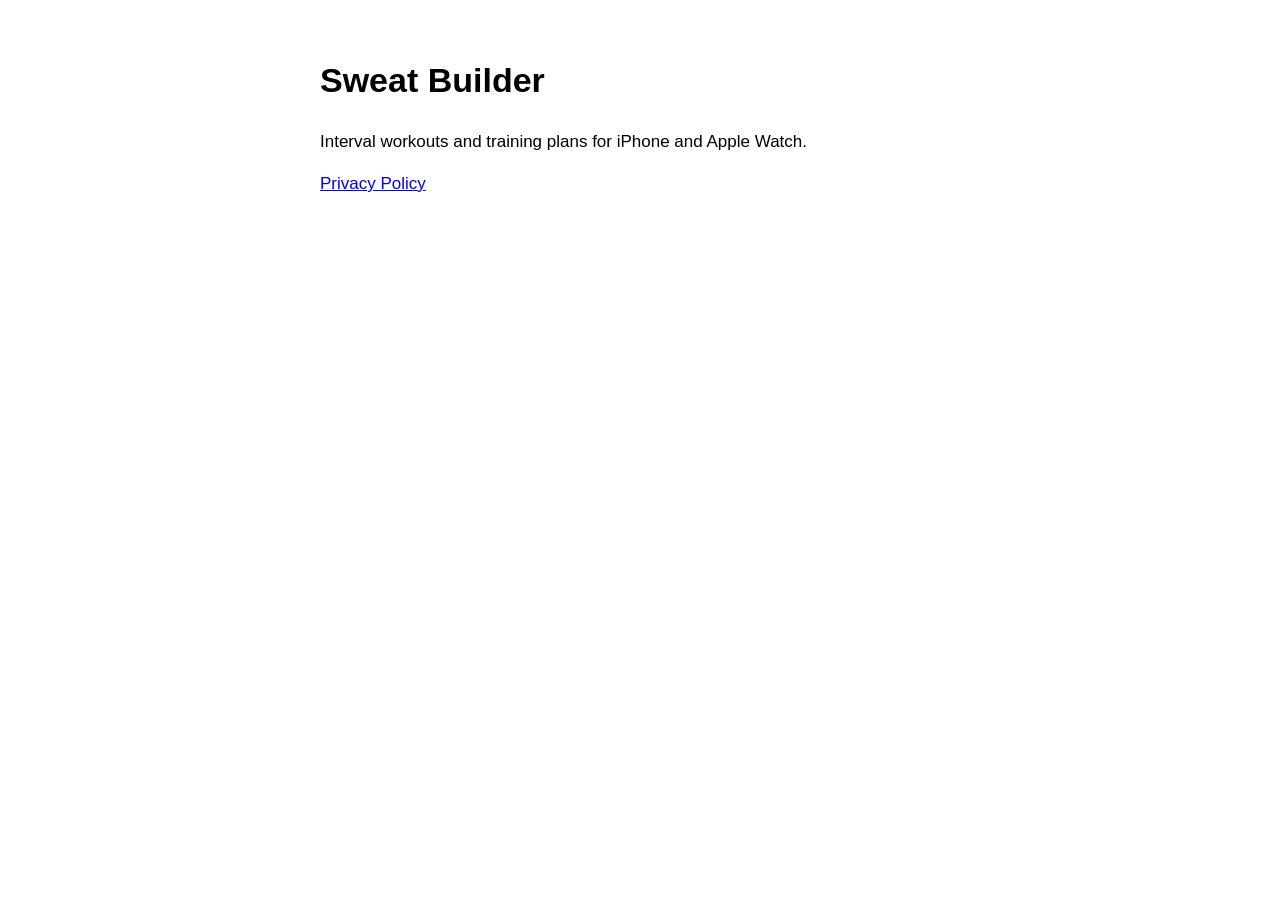
==== index.html @ 0f9fd151 "feat: add the privacy policy and a home page" ====
<!doctype html>
<html lang="en">
<head>
<meta charset="utf-8">
<meta name="viewport" content="width=device-width, initial-scale=1">
<title>Sweat Builder</title>
<style>
  :root { color-scheme: light dark; }
  body { font: 17px/1.5 -apple-system, BlinkMacSystemFont, "Helvetica Neue", sans-serif; max-width: 40rem;
         margin: 0 auto; padding: 2rem 1rem; }
</style>
</head>
<body>
<h1>Sweat Builder</h1>
<p>Interval workouts and training plans for iPhone and Apple Watch.</p>
<p><a href="privacy">Privacy Policy</a></p>
</body>
</html>
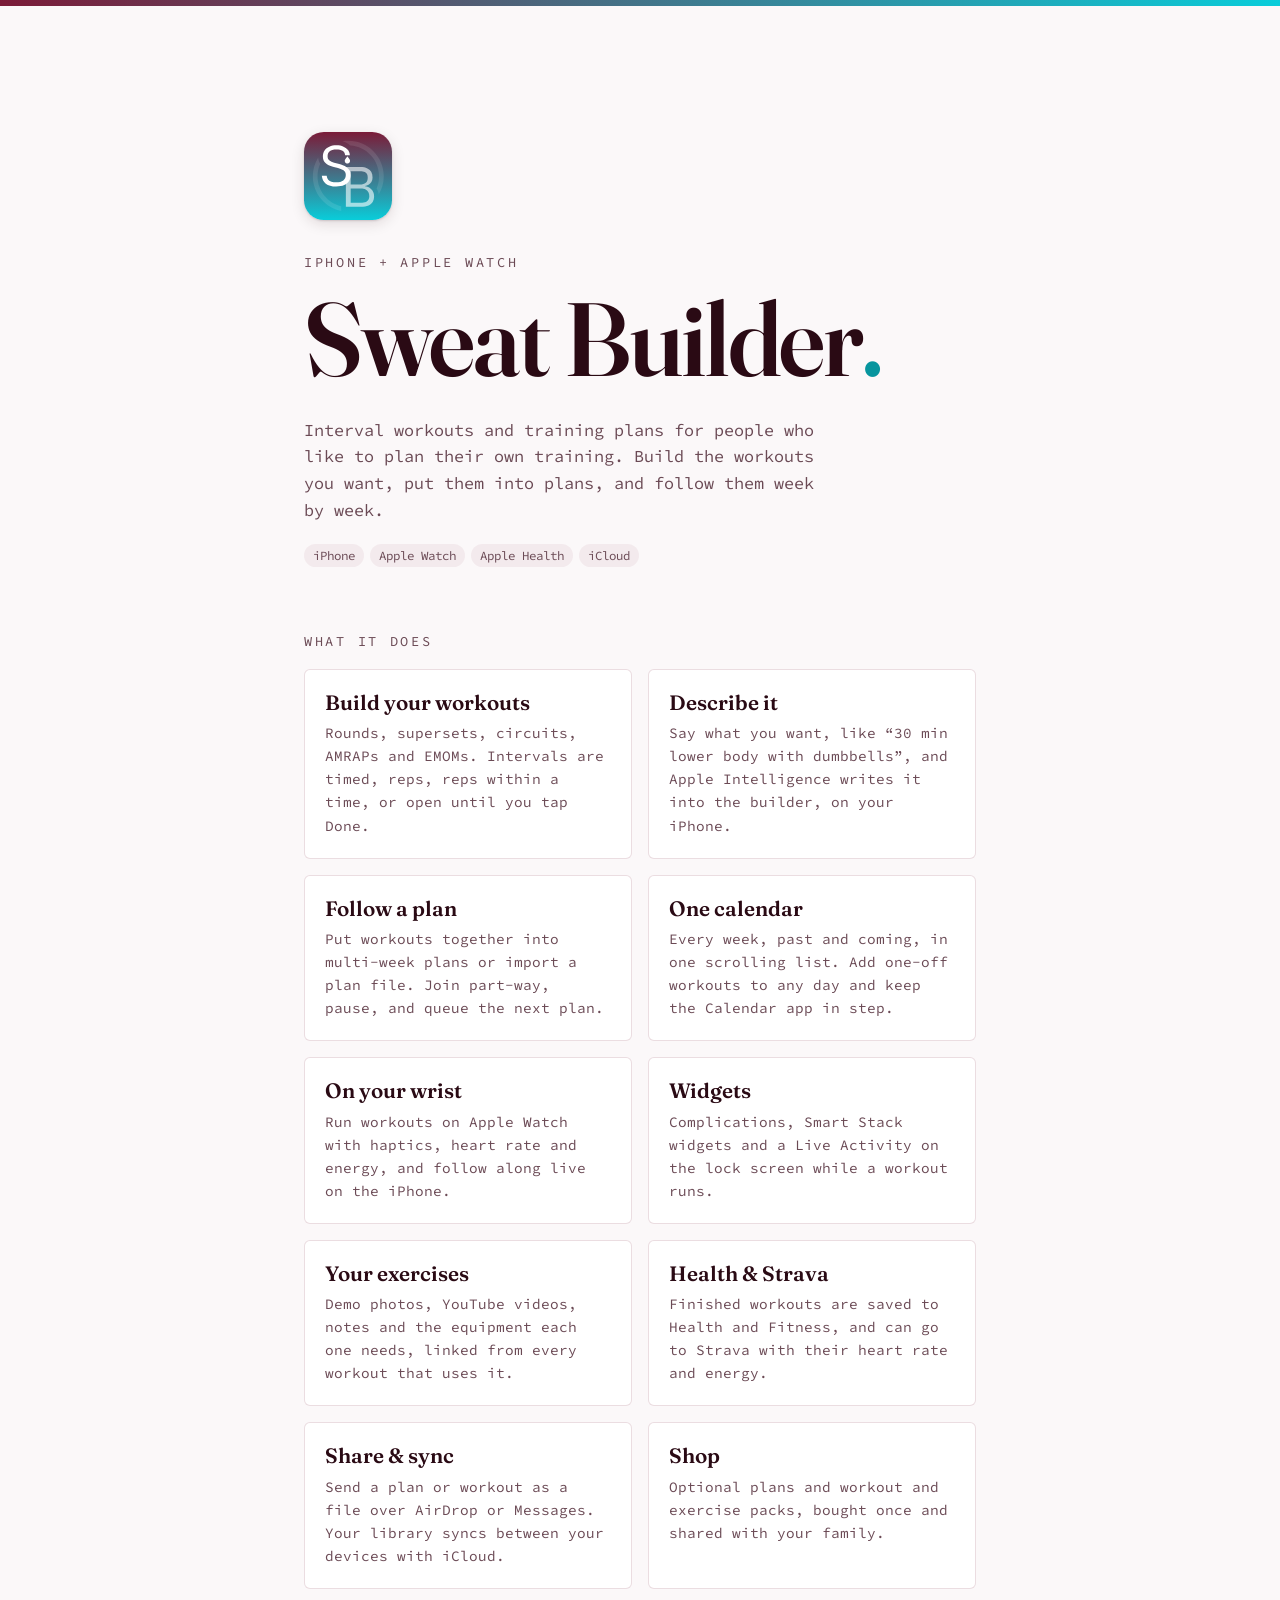
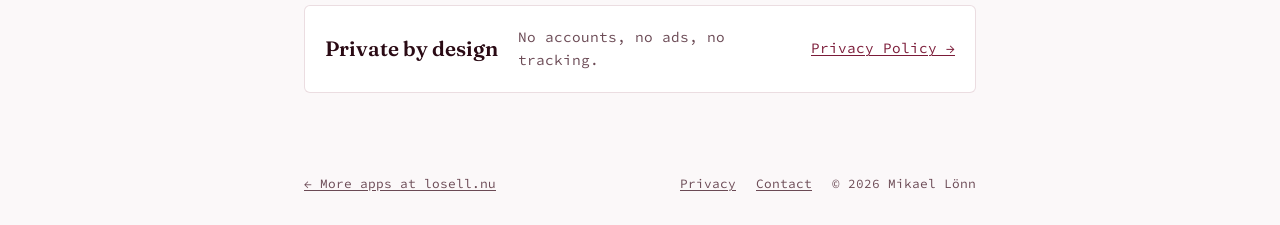
==== commit 0a074410: "feat: restyle site like losell.nu/apps and serve it from sweatbuilder.losell.nu Match the losell.nu/" ====
--- a/index.html
+++ b/index.html
@@ -1,18 +1,91 @@
 <!doctype html>
 <html lang="en">
 <head>
-<meta charset="utf-8">
-<meta name="viewport" content="width=device-width, initial-scale=1">
-<title>Sweat Builder</title>
-<style>
-  :root { color-scheme: light dark; }
-  body { font: 17px/1.5 -apple-system, BlinkMacSystemFont, "Helvetica Neue", sans-serif; max-width: 40rem;
-         margin: 0 auto; padding: 2rem 1rem; }
-</style>
+  <meta charset="utf-8" />
+  <meta name="viewport" content="width=device-width, initial-scale=1" />
+  <title>Sweat Builder</title>
+  <meta name="description" content="Build your own interval workouts and training plans, and run them on iPhone and Apple Watch." />
+  <link rel="icon" href="/icon.svg" type="image/svg+xml" />
+  <link rel="preconnect" href="https://fonts.googleapis.com" />
+  <link rel="preconnect" href="https://fonts.gstatic.com" crossorigin />
+  <link href="https://fonts.googleapis.com/css2?family=Fraunces:opsz,wght@9..144,400;9..144,600&family=Source+Code+Pro:wght@400;500&display=swap" rel="stylesheet" />
+  <link rel="stylesheet" href="/style.css" />
 </head>
 <body>
-<h1>Sweat Builder</h1>
-<p>Interval workouts and training plans for iPhone and Apple Watch.</p>
-<p><a href="privacy">Privacy Policy</a></p>
+  <main>
+    <img class="hero-icon" src="/icon.svg" alt="" width="88" height="88" />
+    <p class="eyebrow">iPhone + Apple Watch</p>
+    <h1>Sweat Builder<span class="dot">.</span></h1>
+    <p class="lead">Interval workouts and training plans for people who like to plan their own training. Build the workouts you want, put them into plans, and follow them week by week.</p>
+    <ul class="chips" aria-label="Works with">
+      <li>iPhone</li>
+      <li>Apple Watch</li>
+      <li>Apple Health</li>
+      <li>iCloud</li>
+    </ul>
+
+    <h2 class="section-title">What it does</h2>
+    <ul class="features">
+      <li class="feature surface">
+        <h3>Build your workouts</h3>
+        <p>Rounds, supersets, circuits, AMRAPs and EMOMs. Intervals are timed, reps, reps within a time, or open until you tap Done.</p>
+      </li>
+      <li class="feature surface">
+        <h3>Describe it</h3>
+        <p>Say what you want, like “30 min lower body with dumbbells”, and Apple Intelligence writes it into the builder, on your iPhone.</p>
+      </li>
+      <li class="feature surface">
+        <h3>Follow a plan</h3>
+        <p>Put workouts together into multi-week plans or import a plan file. Join part-way, pause, and queue the next plan.</p>
+      </li>
+      <li class="feature surface">
+        <h3>One calendar</h3>
+        <p>Every week, past and coming, in one scrolling list. Add one-off workouts to any day and keep the Calendar app in step.</p>
+      </li>
+      <li class="feature surface">
+        <h3>On your wrist</h3>
+        <p>Run workouts on Apple Watch with haptics, heart rate and energy, and follow along live on the iPhone.</p>
+      </li>
+      <li class="feature surface">
+        <h3>Widgets</h3>
+        <p>Complications, Smart Stack widgets and a Live Activity on the lock screen while a workout runs.</p>
+      </li>
+      <li class="feature surface">
+        <h3>Your exercises</h3>
+        <p>Demo photos, YouTube videos, notes and the equipment each one needs, linked from every workout that uses it.</p>
+      </li>
+      <li class="feature surface">
+        <h3>Health &amp; Strava</h3>
+        <p>Finished workouts are saved to Health and Fitness, and can go to Strava with their heart rate and energy.</p>
+      </li>
+      <li class="feature surface">
+        <h3>Share &amp; sync</h3>
+        <p>Send a plan or workout as a file over AirDrop or Messages. Your library syncs between your devices with iCloud.</p>
+      </li>
+      <li class="feature surface">
+        <h3>Shop</h3>
+        <p>Optional plans and workout and exercise packs, bought once and shared with your family.</p>
+      </li>
+    </ul>
+
+    <div class="privacy surface">
+      <h3>Private by design</h3>
+      <p>No accounts, no ads, no tracking.</p>
+      <a class="more" href="/privacy">Privacy Policy →</a>
+    </div>
+  </main>
+
+  <footer>
+    <a href="https://losell.nu/apps">← More apps at losell.nu</a>
+    <nav aria-label="Site">
+      <a href="/privacy">Privacy</a>
+      <a href="mailto:mikael@lonn.xyz">Contact</a>
+      <span>© <span id="year">2026</span> Mikael Lönn</span>
+    </nav>
+  </footer>
+
+  <script>
+    document.getElementById("year").textContent = new Date().getFullYear();
+  </script>
 </body>
 </html>
--- a/style.css
+++ b/style.css
@@ -0,0 +1,238 @@
+/* Same look as losell.nu/apps: plum → turquoise from the app icon. */
+:root {
+  --background: #fbf8f9;
+  --surface: #ffffff;
+  --color: #2a0a14;
+  --muted: #6b4a55;
+  --accent: #7b1b38;
+  --accent-2: #07959e;
+  --gradient: linear-gradient(90deg, #7b1b38, #09cdda);
+  --line: rgba(123, 27, 56, 0.15);
+  --chip: rgba(123, 27, 56, 0.06);
+  color-scheme: light;
+}
+@media (prefers-color-scheme: dark) {
+  :root:not([data-theme="light"]) {
+    --background: #1c0a12;
+    --surface: #2a1019;
+    --color: #f6eef1;
+    --muted: #b99aa5;
+    --accent: #dd6589;
+    --accent-2: #09cdda;
+    --gradient: linear-gradient(90deg, #dd6589, #09cdda);
+    --line: rgba(246, 238, 241, 0.15);
+    --chip: rgba(246, 238, 241, 0.06);
+    color-scheme: dark;
+  }
+}
+:root[data-theme="dark"] {
+  --background: #1c0a12;
+  --surface: #2a1019;
+  --color: #f6eef1;
+  --muted: #b99aa5;
+  --accent: #dd6589;
+  --accent-2: #09cdda;
+  --gradient: linear-gradient(90deg, #dd6589, #09cdda);
+  --line: rgba(246, 238, 241, 0.15);
+  --chip: rgba(246, 238, 241, 0.06);
+  color-scheme: dark;
+}
+
+*, *::before, *::after { box-sizing: border-box; }
+
+html, body { margin: 0; padding: 0; }
+
+body {
+  min-height: 100vh;
+  min-height: 100dvh;
+  display: flex;
+  flex-direction: column;
+  background: var(--background);
+  color: var(--color);
+  font-family: "Source Code Pro", ui-monospace, monospace;
+  font-size: 1rem;
+  line-height: 1.6;
+}
+body::before {
+  content: "";
+  flex: none;
+  height: 6px;
+  background: var(--gradient);
+}
+
+a { color: var(--accent); text-underline-offset: 0.15em; }
+a:hover, a:focus-visible { color: var(--accent-2); }
+
+main {
+  flex: 1;
+  width: 100%;
+  max-width: 44rem;
+  margin: 0 auto;
+  padding: clamp(4rem, 14vh, 9rem) 1rem 3rem;
+}
+
+.eyebrow {
+  margin: 0 0 1rem;
+  font-size: 0.85rem;
+  letter-spacing: 0.2em;
+  text-transform: uppercase;
+  color: var(--muted);
+}
+.eyebrow a { color: inherit; text-decoration: none; }
+.eyebrow a:hover, .eyebrow a:focus-visible { color: var(--accent); }
+
+h1, h2, h3 {
+  font-family: "Fraunces", Georgia, serif;
+  font-weight: 600;
+}
+
+h1 {
+  margin: 0;
+  font-size: clamp(3.25rem, 14vw, 6.5rem);
+  line-height: 0.95;
+  letter-spacing: -0.02em;
+}
+h1 .dot { color: var(--accent-2); }
+
+.lead {
+  margin: 1.75rem 0 0;
+  max-width: 32rem;
+  font-size: 1.05rem;
+  color: var(--muted);
+}
+
+.chips {
+  list-style: none;
+  margin: 1.25rem 0 0;
+  padding: 0;
+  display: flex;
+  flex-wrap: wrap;
+  gap: 0.4rem;
+}
+.chips li {
+  padding: 0.1rem 0.55rem;
+  border-radius: 999px;
+  background: var(--chip);
+  font-size: 0.78rem;
+  color: var(--muted);
+}
+
+/* Home page */
+
+.hero-icon {
+  display: block;
+  width: 5.5rem;
+  height: 5.5rem;
+  margin: 0 0 2rem;
+  border-radius: 22.5%;
+  box-shadow: 0 1px 2px rgba(42, 10, 20, 0.15), 0 4px 14px rgba(42, 10, 20, 0.12);
+}
+
+.section-title {
+  margin: 4rem 0 1rem;
+  font-size: 0.85rem;
+  font-family: inherit;
+  font-weight: 400;
+  letter-spacing: 0.2em;
+  text-transform: uppercase;
+  color: var(--muted);
+}
+
+.features {
+  list-style: none;
+  margin: 0;
+  padding: 0;
+  display: grid;
+  grid-template-columns: repeat(2, minmax(0, 1fr));
+  gap: 1rem;
+}
+
+.surface {
+  padding: 1.25rem;
+  border: 1px solid var(--line);
+  border-radius: 6px;
+  background: var(--surface);
+}
+
+.feature h3 {
+  margin: 0;
+  font-size: 1.3rem;
+  line-height: 1.25;
+}
+.feature p {
+  margin: 0.4rem 0 0;
+  font-size: 0.9rem;
+  color: var(--muted);
+}
+
+.privacy {
+  margin-top: 1rem;
+  display: flex;
+  align-items: center;
+  flex-wrap: wrap;
+  gap: 0.5rem 1.25rem;
+}
+.privacy h3 {
+  margin: 0;
+  font-size: 1.3rem;
+  line-height: 1.25;
+}
+.privacy p {
+  margin: 0;
+  flex: 1 1 16rem;
+  font-size: 0.9rem;
+  color: var(--muted);
+}
+.privacy .more {
+  margin-left: auto;
+  font-size: 0.9rem;
+  white-space: nowrap;
+}
+
+/* Privacy policy */
+
+.doc h1 {
+  font-size: clamp(2.5rem, 10vw, 4rem);
+  line-height: 1;
+}
+.doc .updated {
+  margin: 1.25rem 0 0;
+  font-size: 0.85rem;
+  color: var(--muted);
+}
+.doc .body {
+  margin-top: 2.5rem;
+}
+.doc h2 {
+  margin: 2.25rem 0 0.5rem;
+  font-size: 1.4rem;
+  line-height: 1.25;
+}
+.doc p { margin: 0 0 1rem; }
+.doc .body > p:first-child {
+  padding: 1.25rem;
+  border: 1px solid var(--line);
+  border-radius: 6px;
+  background: var(--surface);
+}
+
+footer {
+  display: flex;
+  flex-wrap: wrap;
+  justify-content: space-between;
+  gap: 0.5rem 1rem;
+  width: 100%;
+  max-width: 44rem;
+  margin: 0 auto;
+  padding: 2rem 1rem;
+  font-size: 0.8rem;
+  color: var(--muted);
+}
+footer a { color: inherit; }
+footer a:hover, footer a:focus-visible { color: var(--accent); }
+footer nav { display: flex; flex-wrap: wrap; gap: 0.5rem 1.25rem; }
+
+@media (max-width: 560px) {
+  .features { grid-template-columns: 1fr; }
+  .hero-icon { width: 4.5rem; height: 4.5rem; }
+}
